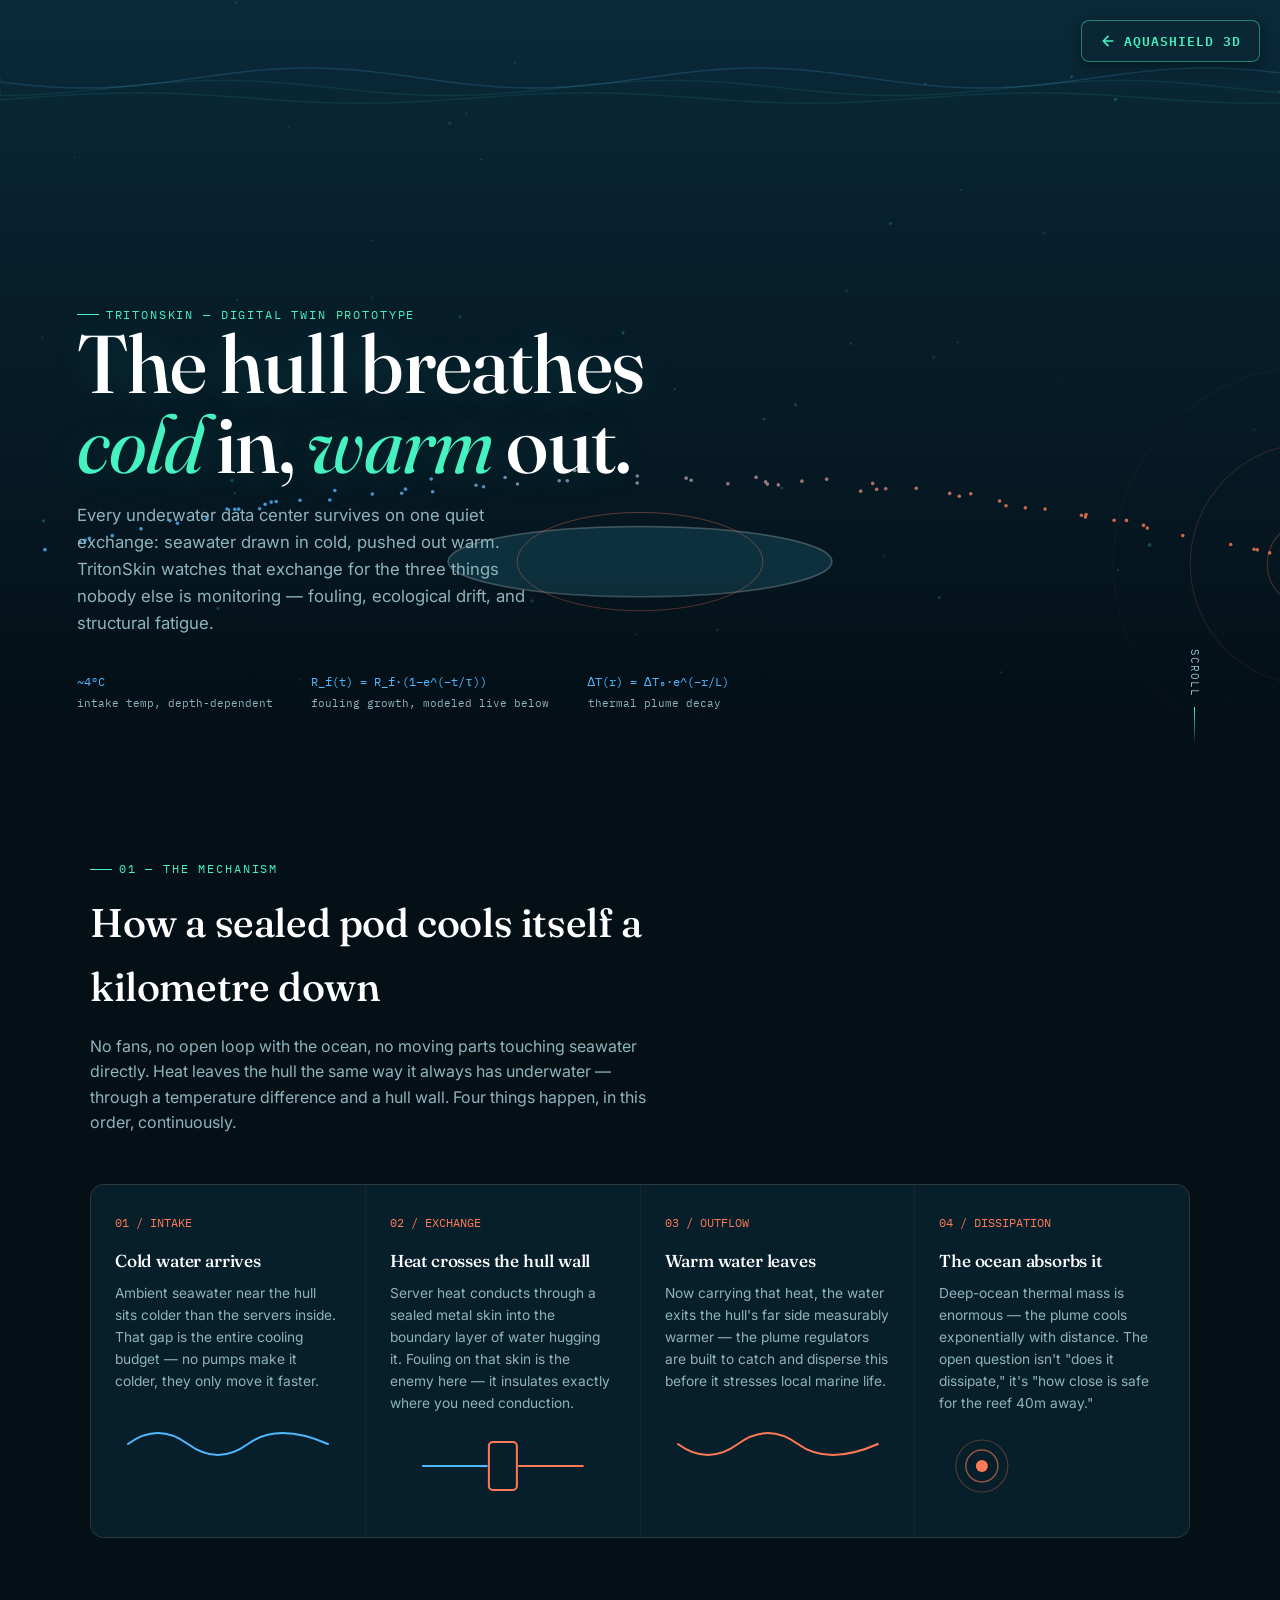
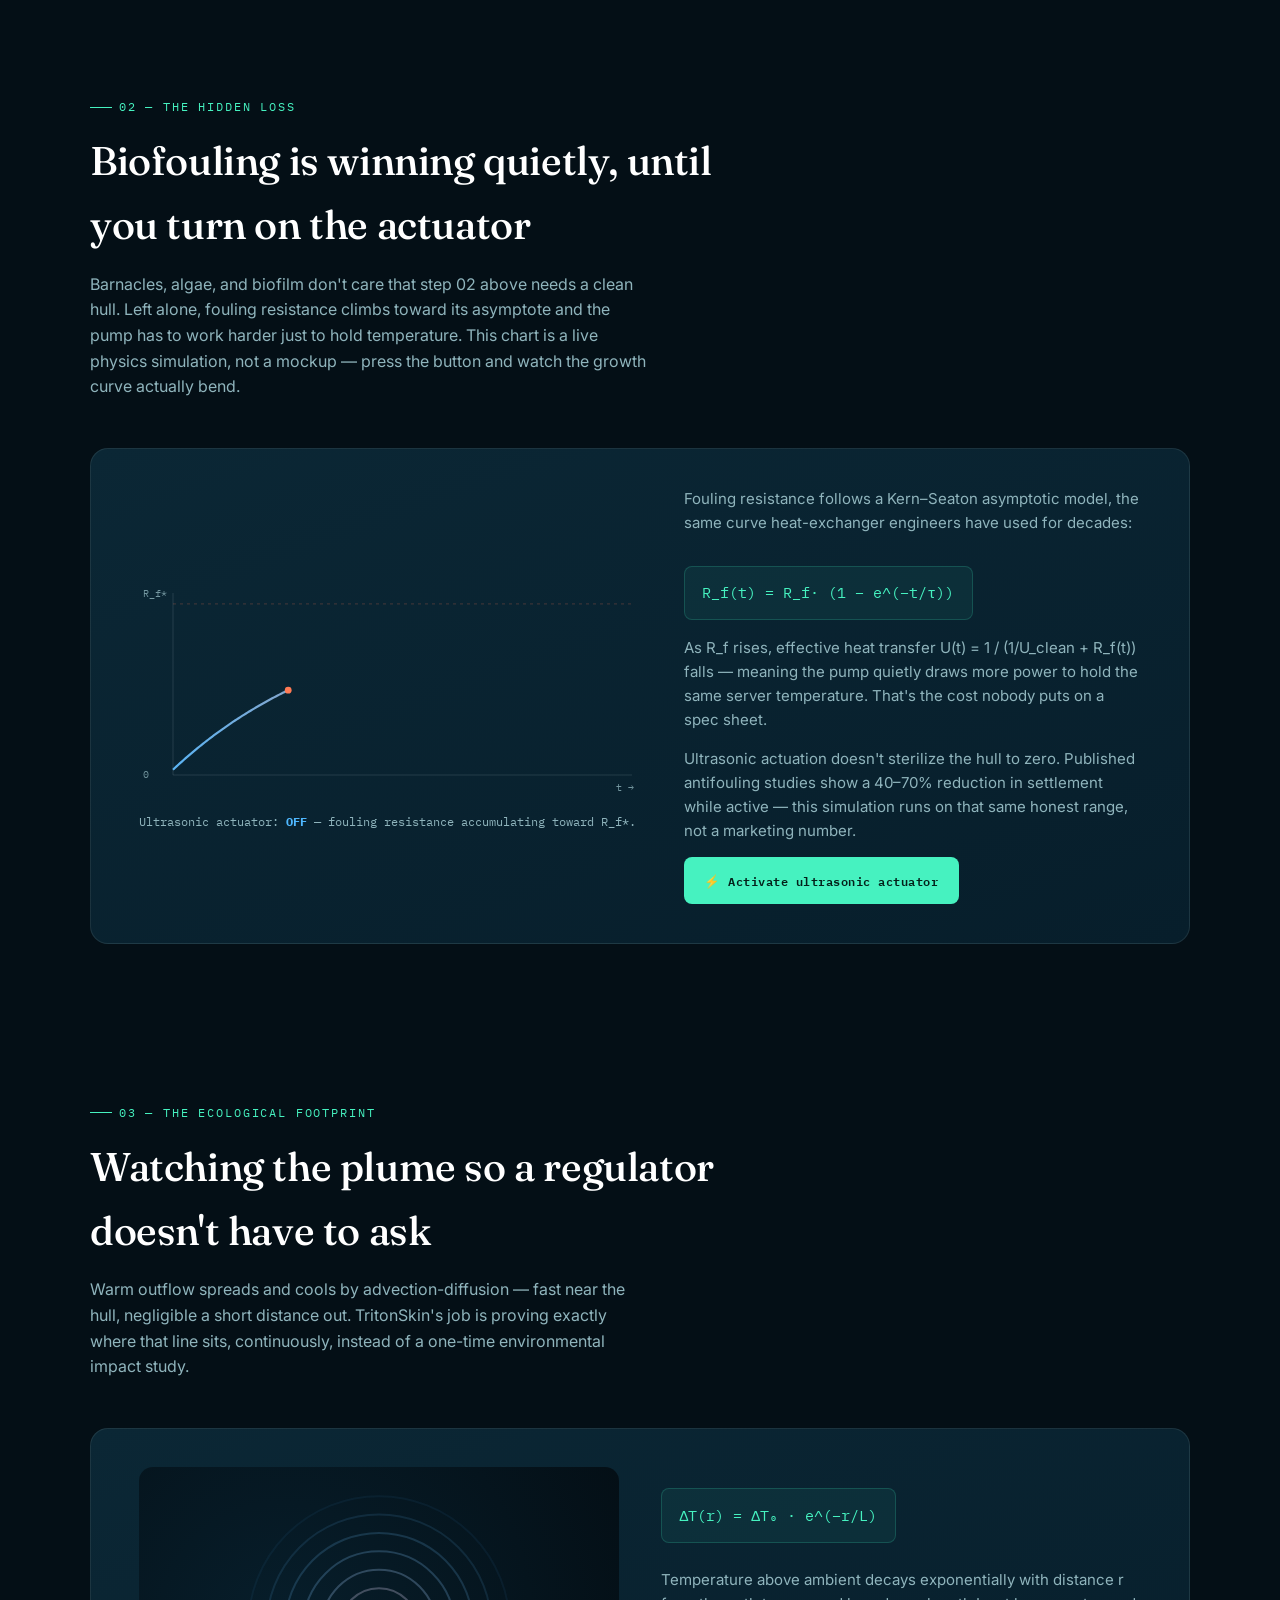
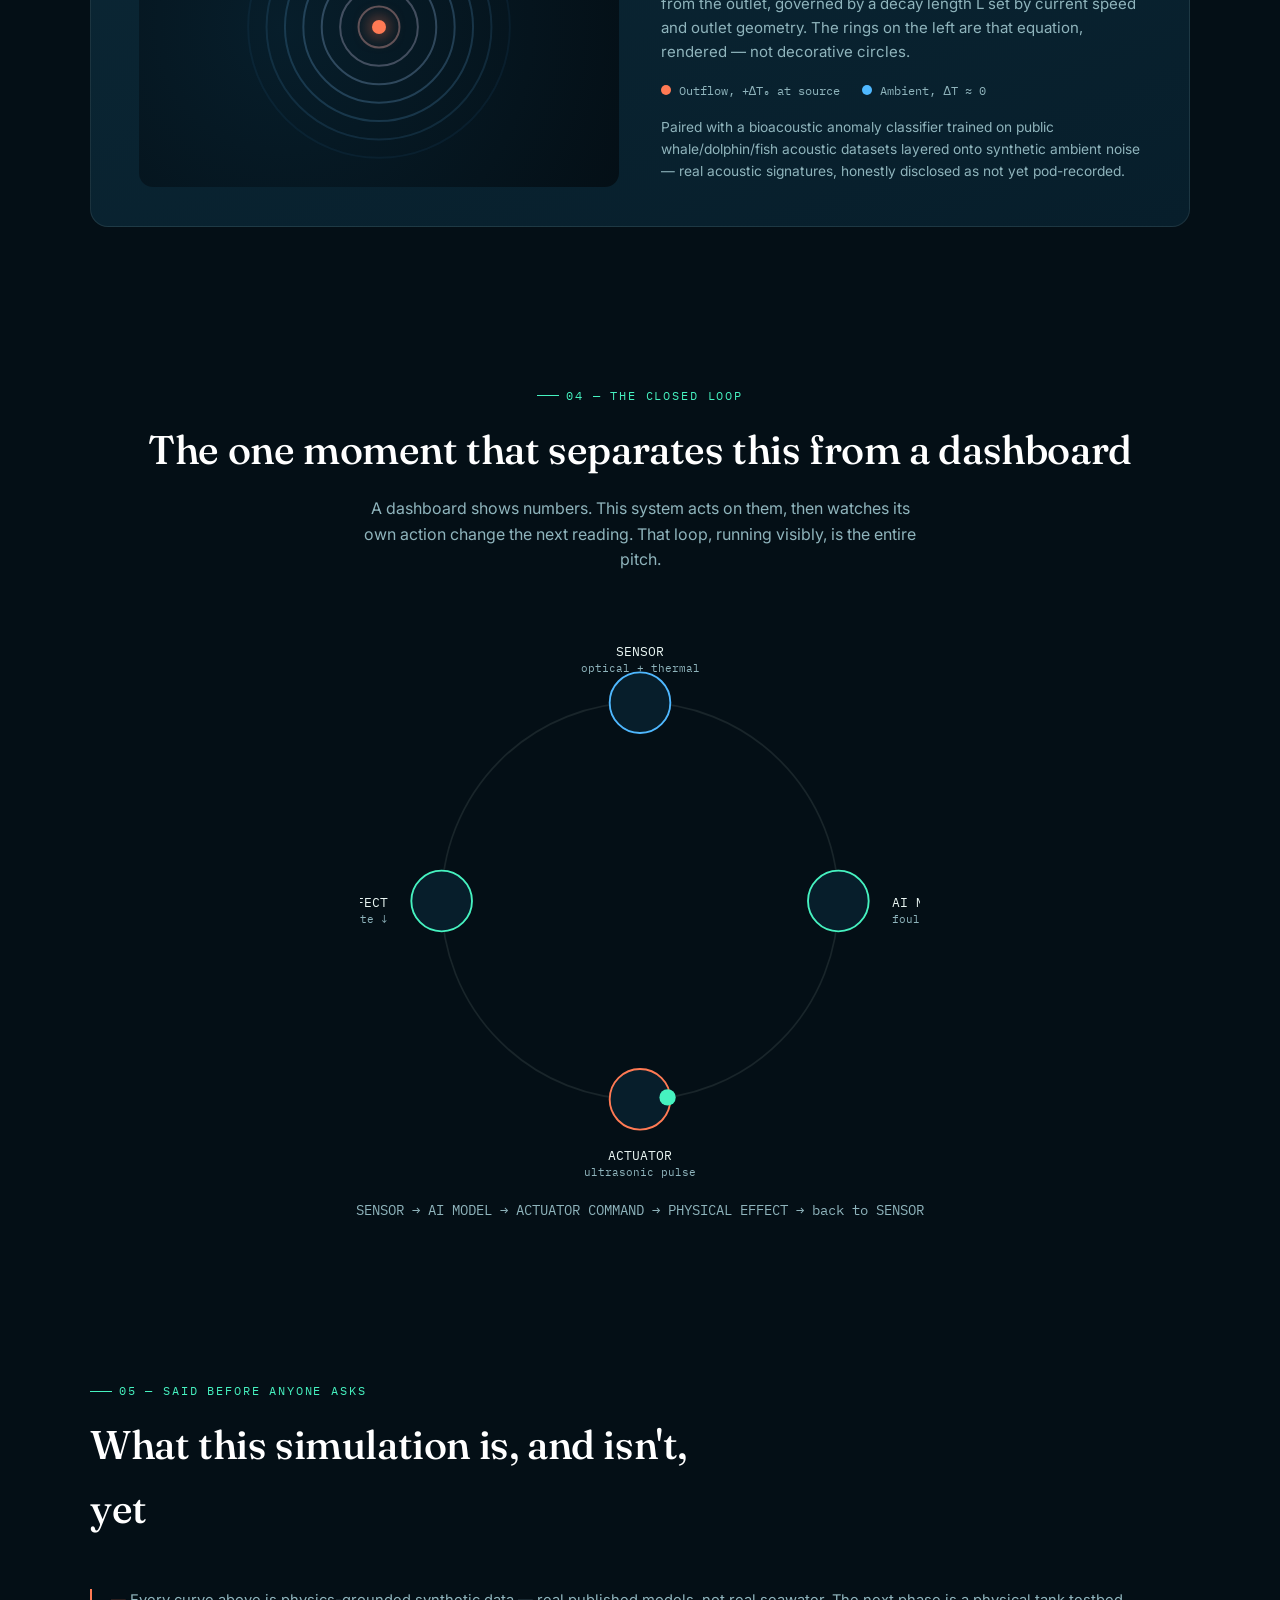
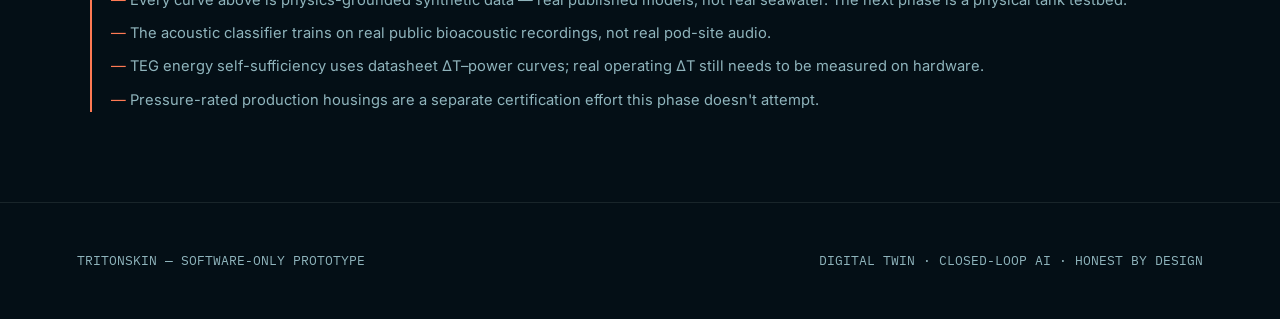
==== tritonskin.html @ 91a8c61c "Initial commit: AquaShield 3D and TritonSkin 2D presentations" ====
<!DOCTYPE html>
<html lang="en">
<head>
<meta charset="UTF-8">
<meta name="viewport" content="width=device-width, initial-scale=1.0">
<title>TritonSkin — How Deep-Water Data Centers Breathe</title>
<link rel="preconnect" href="https://fonts.googleapis.com">
<link rel="preconnect" href="https://fonts.gstatic.com" crossorigin>
<link href="https://fonts.googleapis.com/css2?family=Fraunces:ital,opsz,wght@0,9..144,300;0,9..144,500;0,9..144,600;1,9..144,400;1,9..144,500&family=Inter:wght@400;500;600&family=IBM+Plex+Mono:wght@400;500&display=swap" rel="stylesheet">
<style>
  :root{
    --bg-deep:#040f16;
    --bg-mid:#071e2b;
    --bg-panel:#0b2735;
    --bg-panel-2:#0e3040;
    --accent-bio:#46f2c0;
    --accent-warm:#ff7a54;
    --accent-cold:#4fb8ff;
    --text-hi:#eaf6f3;
    --text-lo:#8fb4bc;
    --line: rgba(234,246,243,0.09);
  }
  *{box-sizing:border-box; margin:0; padding:0;}
  html{scroll-behavior:smooth;}
  body{
    background:var(--bg-deep);
    color:var(--text-hi);
    font-family:'Inter',sans-serif;
    line-height:1.6;
    overflow-x:hidden;
  }
  ::selection{background:var(--accent-bio); color:var(--bg-deep);}

  h1,h2,h3{font-family:'Fraunces',serif; font-weight:500; letter-spacing:-0.01em;}
  .eyebrow{
    font-family:'IBM Plex Mono',monospace;
    font-size:0.72rem;
    letter-spacing:0.16em;
    text-transform:uppercase;
    color:var(--accent-bio);
    display:flex; align-items:center; gap:0.6em;
  }
  .eyebrow::before{content:''; width:22px; height:1px; background:var(--accent-bio); display:inline-block;}
  .mono{font-family:'IBM Plex Mono',monospace;}
  a{color:inherit;}

  section{position:relative; padding:5rem 6vw;}
  @media (max-width:720px){ section{padding:3.2rem 6vw;} }
  .wrap{max-width:1100px; margin:0 auto;}

  /* ---------- HERO ---------- */
  #hero{padding:0; height:min(92vh,780px); min-height:560px; position:relative; overflow:hidden;}
  #heroCanvas{position:absolute; inset:0; width:100%; height:100%; display:block;}
  .hero-fade{position:absolute; left:0; right:0; bottom:0; height:26%; background:linear-gradient(to bottom, rgba(4,15,22,0), var(--bg-deep)); pointer-events:none;}
  .hero-content{
    position:relative; z-index:2; height:100%;
    display:flex; flex-direction:column; justify-content:flex-end;
    padding:0 6vw 4.2rem;
  }
  .hero-content h1{
    font-size:clamp(2.6rem, 6.4vw, 5.2rem);
    font-weight:500;
    line-height:0.98;
    max-width:14ch;
    color:#fff;
    text-shadow:0 2px 40px rgba(70,242,192,0.15);
  }
  .hero-content h1 em{font-style:italic; color:var(--accent-bio); font-weight:400;}
  .hero-sub{
    margin-top:1.1rem; max-width:44ch; color:var(--text-lo); font-size:1.05rem;
  }
  .hero-meta{
    display:flex; gap:2.4rem; margin-top:2.2rem; flex-wrap:wrap;
  }
  .hero-meta div{font-family:'IBM Plex Mono',monospace; font-size:0.78rem; color:var(--accent-cold);}
  .hero-meta span{display:block; color:var(--text-lo); font-size:0.7rem; margin-top:0.2rem;}
  .scroll-cue{
    position:absolute; z-index:2; right:6vw; bottom:2.2rem;
    font-family:'IBM Plex Mono',monospace; font-size:0.68rem; color:var(--text-lo);
    letter-spacing:0.1em; writing-mode:vertical-rl; display:flex; align-items:center; gap:0.6rem;
  }
  .scroll-cue::after{content:''; width:1px; height:38px; background:linear-gradient(var(--accent-bio), transparent); animation:cueMove 2.2s ease-in-out infinite;}
  @keyframes cueMove{0%,100%{opacity:0.3;} 50%{opacity:1;}}

  /* ---------- SECTION HEADERS ---------- */
  .sec-head{max-width:640px; margin-bottom:3rem;}
  .sec-head h2{font-size:clamp(1.7rem,3.2vw,2.5rem); margin-top:0.8rem; color:#fff;}
  .sec-head p{color:var(--text-lo); margin-top:0.9rem; font-size:1rem; max-width:56ch;}

  /* ---------- HOW IT WORKS: STEPS ---------- */
  .steps{display:grid; grid-template-columns:repeat(4,1fr); gap:1px; background:var(--line); border:1px solid var(--line); border-radius:14px; overflow:hidden;}
  @media (max-width:880px){ .steps{grid-template-columns:1fr 1fr;} }
  @media (max-width:520px){ .steps{grid-template-columns:1fr;} }
  .step{background:var(--bg-mid); padding:1.8rem 1.5rem 2rem; position:relative;}
  .step .num{font-family:'IBM Plex Mono',monospace; font-size:0.72rem; color:var(--accent-warm);}
  .step h3{font-size:1.08rem; margin-top:0.9rem; color:#fff; font-weight:500;}
  .step p{font-size:0.86rem; color:var(--text-lo); margin-top:0.5rem;}
  .step-icon{width:100%; height:64px; margin-top:1.2rem;}

  /* ---------- BIOFOULING PANEL ---------- */
  .panel{
    background:linear-gradient(160deg, var(--bg-panel), var(--bg-mid));
    border:1px solid var(--line); border-radius:18px;
    padding:2.4rem clamp(1.2rem,4vw,3rem);
  }
  .fouling-grid{display:grid; grid-template-columns:1.1fr 1fr; gap:2.6rem; align-items:center;}
  @media (max-width:820px){ .fouling-grid{grid-template-columns:1fr;} }
  .eq{
    font-family:'IBM Plex Mono',monospace; font-size:0.92rem; color:var(--accent-bio);
    background:rgba(70,242,192,0.06); border:1px solid rgba(70,242,192,0.18);
    padding:0.9rem 1.1rem; border-radius:8px; margin:1rem 0; display:inline-block;
  }
  .fouling-copy p{color:var(--text-lo); font-size:0.94rem; margin-bottom:0.9rem;}
  .actuator-btn{
    font-family:'IBM Plex Mono',monospace; font-size:0.78rem; letter-spacing:0.04em;
    background:var(--accent-bio); color:#04211a; border:none; padding:0.85rem 1.3rem;
    border-radius:8px; cursor:pointer; font-weight:600; transition:transform .15s ease, box-shadow .15s ease;
    box-shadow:0 0 0 rgba(70,242,192,0);
  }
  .actuator-btn:hover{transform:translateY(-1px);}
  .actuator-btn.active{background:var(--accent-warm); color:#2a0f06; box-shadow:0 0 26px rgba(255,122,84,0.45);}
  .status-line{margin-top:0.9rem; font-family:'IBM Plex Mono',monospace; font-size:0.74rem; color:var(--text-lo);}
  .status-line b{color:var(--accent-cold);}
  .status-line.on b{color:var(--accent-warm);}
  canvas#foulingChart{width:100%; height:220px; display:block; margin-top:1.2rem;}

  /* ---------- THERMAL PLUME ---------- */
  .plume-grid{display:grid; grid-template-columns:1fr 1fr; gap:2.6rem; align-items:center;}
  @media (max-width:820px){ .plume-grid{grid-template-columns:1fr;} }
  canvas#plumeCanvas{width:100%; height:320px; display:block; border-radius:14px; background:radial-gradient(circle at 30% 50%, #071e2b, #040f16);}
  .legend{display:flex; gap:1.4rem; margin-top:1rem; flex-wrap:wrap;}
  .legend div{display:flex; align-items:center; gap:0.5rem; font-size:0.76rem; color:var(--text-lo); font-family:'IBM Plex Mono',monospace;}
  .swatch{width:10px; height:10px; border-radius:50%;}

  /* ---------- CLOSED LOOP ---------- */
  .loop-wrap{display:flex; justify-content:center;}
  #loopSvg{width:100%; max-width:560px; height:auto;}
  .loop-caption{text-align:center; color:var(--text-lo); font-size:0.85rem; margin-top:1.2rem; font-family:'IBM Plex Mono',monospace;}

  /* ---------- WEAKNESS / CTA ---------- */
  .honest{border-left:2px solid var(--accent-warm); padding-left:1.2rem; margin-top:1.6rem;}
  .honest li{color:var(--text-lo); font-size:0.92rem; margin-bottom:0.6rem; list-style:none;}
  .honest li::before{content:'— '; color:var(--accent-warm);}

  footer{padding:3rem 6vw; border-top:1px solid var(--line); color:var(--text-lo); font-size:0.8rem; font-family:'IBM Plex Mono',monospace; display:flex; justify-content:space-between; flex-wrap:wrap; gap:1rem;}

  @media (prefers-reduced-motion: reduce){
    *{animation:none !important; transition:none !important;}
  }

  /* Floating navigation back-link */
  .back-btn {
    position: fixed;
    top: 20px;
    right: 20px;
    z-index: 1000;
    background: rgba(11, 39, 53, 0.85);
    border: 1px solid rgba(70, 242, 192, 0.45);
    color: var(--accent-bio);
    padding: 10px 18px;
    border-radius: 8px;
    text-decoration: none;
    font-family: 'IBM Plex Mono', monospace;
    font-size: 0.8rem;
    letter-spacing: 0.08em;
    font-weight: 600;
    display: flex;
    align-items: center;
    gap: 8px;
    backdrop-filter: blur(8px);
    -webkit-backdrop-filter: blur(8px);
    box-shadow: 0 4px 15px rgba(0,0,0,0.4);
    transition: all 0.3s ease;
  }
  .back-btn:hover {
    background: var(--accent-bio);
    color: #04211a;
    box-shadow: 0 0 15px rgba(70, 242, 192, 0.35);
    transform: translateY(-1px);
  }
</style>
</head>
<body>

<!-- Navigation Back Link -->
<a href="index.html" class="back-btn">
  <svg viewBox="0 0 24 24" width="16" height="16" fill="none" stroke="currentColor" stroke-width="2.5" stroke-linecap="round" stroke-linejoin="round">
    <path d="M19 12H5M12 19l-7-7 7-7"/>
  </svg>
  AQUASHIELD 3D
</a>

<section id="hero">
  <canvas id="heroCanvas"></canvas>
  <div class="hero-fade"></div>
  <div class="hero-content">
    <span class="eyebrow">TRITONSKIN — DIGITAL TWIN PROTOTYPE</span>
    <h1>The hull breathes<br><em>cold</em> in, <em>warm</em> out.</h1>
    <p class="hero-sub">Every underwater data center survives on one quiet exchange: seawater drawn in cold, pushed out warm. TritonSkin watches that exchange for the three things nobody else is monitoring — fouling, ecological drift, and structural fatigue.</p>
    <div class="hero-meta">
      <div>~4°C<span>intake temp, depth-dependent</span></div>
      <div>R_f(t) = R_f&middot;(1−e^(−t/τ))<span>fouling growth, modeled live below</span></div>
      <div>ΔT(r) = ΔT₀&middot;e^(−r/L)<span>thermal plume decay</span></div>
    </div>
  </div>
  <div class="scroll-cue">SCROLL</div>
</section>

<section id="how">
  <div class="wrap">
    <div class="sec-head">
      <span class="eyebrow">01 — THE MECHANISM</span>
      <h2>How a sealed pod cools itself a kilometre down</h2>
      <p>No fans, no open loop with the ocean, no moving parts touching seawater directly. Heat leaves the hull the same way it always has underwater — through a temperature difference and a hull wall. Four things happen, in this order, continuously.</p>
    </div>
    <div class="steps">
      <div class="step">
        <div class="num">01 / INTAKE</div>
        <h3>Cold water arrives</h3>
        <p>Ambient seawater near the hull sits colder than the servers inside. That gap is the entire cooling budget — no pumps make it colder, they only move it faster.</p>
        <svg class="step-icon" viewBox="0 0 200 64"><path id="s1path" d="M0,32 Q30,10 60,32 T120,32 T200,32" stroke="var(--accent-cold)" stroke-width="2" fill="none" stroke-linecap="round"/></svg>
      </div>
      <div class="step">
        <div class="num">02 / EXCHANGE</div>
        <h3>Heat crosses the hull wall</h3>
        <p>Server heat conducts through a sealed metal skin into the boundary layer of water hugging it. Fouling on that skin is the enemy here — it insulates exactly where you need conduction.</p>
        <svg class="step-icon" viewBox="0 0 200 64"><rect x="86" y="8" width="28" height="48" rx="4" fill="none" stroke="var(--accent-warm)" stroke-width="2"/><path d="M20,32 L84,32" stroke="var(--accent-cold)" stroke-width="2" stroke-linecap="round"/><path d="M116,32 L180,32" stroke="var(--accent-warm)" stroke-width="2" stroke-linecap="round"/></svg>
      </div>
      <div class="step">
        <div class="num">03 / OUTFLOW</div>
        <h3>Warm water leaves</h3>
        <p>Now carrying that heat, the water exits the hull's far side measurably warmer — the plume regulators are built to catch and disperse this before it stresses local marine life.</p>
        <svg class="step-icon" viewBox="0 0 200 64"><path d="M0,32 Q30,54 60,32 T120,32 T200,32" stroke="var(--accent-warm)" stroke-width="2" fill="none" stroke-linecap="round"/></svg>
      </div>
      <div class="step">
        <div class="num">04 / DISSIPATION</div>
        <h3>The ocean absorbs it</h3>
        <p>Deep-ocean thermal mass is enormous — the plume cools exponentially with distance. The open question isn't "does it dissipate," it's "how close is safe for the reef 40m away."</p>
        <svg class="step-icon" viewBox="0 0 200 64"><circle cx="30" cy="32" r="6" fill="var(--accent-warm)"/><circle cx="30" cy="32" r="16" fill="none" stroke="var(--accent-warm)" stroke-width="1.4" opacity="0.6"/><circle cx="30" cy="32" r="26" fill="none" stroke="var(--accent-warm)" stroke-width="1.2" opacity="0.3"/></svg>
      </div>
    </div>
  </div>
</section>

<section id="fouling">
  <div class="wrap">
    <div class="sec-head">
      <span class="eyebrow">02 — THE HIDDEN LOSS</span>
      <h2>Biofouling is winning quietly, until you turn on the actuator</h2>
      <p>Barnacles, algae, and biofilm don't care that step 02 above needs a clean hull. Left alone, fouling resistance climbs toward its asymptote and the pump has to work harder just to hold temperature. This chart is a live physics simulation, not a mockup — press the button and watch the growth curve actually bend.</p>
    </div>
    <div class="panel">
      <div class="fouling-grid">
        <div>
          <canvas id="foulingChart"></canvas>
          <div class="status-line" id="statusLine">Ultrasonic actuator: <b>OFF</b> — fouling resistance accumulating toward R_f*.</div>
        </div>
        <div class="fouling-copy">
          <p>Fouling resistance follows a Kern–Seaton asymptotic model, the same curve heat-exchanger engineers have used for decades:</p>
          <div class="eq">R_f(t) = R_f&middot; (1 − e^(−t/τ))</div>
          <p>As R_f rises, effective heat transfer U(t) = 1 / (1/U_clean + R_f(t)) falls — meaning the pump quietly draws more power to hold the same server temperature. That's the cost nobody puts on a spec sheet.</p>
          <p>Ultrasonic actuation doesn't sterilize the hull to zero. Published antifouling studies show a 40–70% reduction in settlement while active — this simulation runs on that same honest range, not a marketing number.</p>
          <button class="actuator-btn" id="actuatorBtn">⚡ Activate ultrasonic actuator</button>
        </div>
      </div>
    </div>
  </div>
</section>

<section id="plume">
  <div class="wrap">
    <div class="sec-head">
      <span class="eyebrow">03 — THE ECOLOGICAL FOOTPRINT</span>
      <h2>Watching the plume so a regulator doesn't have to ask</h2>
      <p>Warm outflow spreads and cools by advection-diffusion — fast near the hull, negligible a short distance out. TritonSkin's job is proving exactly where that line sits, continuously, instead of a one-time environmental impact study.</p>
    </div>
    <div class="panel">
      <div class="plume-grid">
        <canvas id="plumeCanvas"></canvas>
        <div>
          <div class="eq">ΔT(r) = ΔT₀ · e^(−r/L)</div>
          <p style="color:var(--text-lo); font-size:0.94rem; margin-top:0.6rem;">Temperature above ambient decays exponentially with distance r from the outlet, governed by a decay length L set by current speed and outlet geometry. The rings on the left are that equation, rendered — not decorative circles.</p>
          <div class="legend">
            <div><span class="swatch" style="background:var(--accent-warm);"></span> Outflow, +ΔT₀ at source</div>
            <div><span class="swatch" style="background:var(--accent-cold);"></span> Ambient, ΔT ≈ 0</div>
          </div>
          <p style="color:var(--text-lo); font-size:0.86rem; margin-top:1rem;">Paired with a bioacoustic anomaly classifier trained on public whale/dolphin/fish acoustic datasets layered onto synthetic ambient noise — real acoustic signatures, honestly disclosed as not yet pod-recorded.</p>
        </div>
      </div>
    </div>
  </div>
</section>

<section id="loop">
  <div class="wrap">
    <div class="sec-head" style="max-width:100%; text-align:center; margin-left:auto; margin-right:auto;">
      <span class="eyebrow" style="justify-content:center;">04 — THE CLOSED LOOP</span>
      <h2>The one moment that separates this from a dashboard</h2>
      <p style="margin-left:auto; margin-right:auto;">A dashboard shows numbers. This system acts on them, then watches its own action change the next reading. That loop, running visibly, is the entire pitch.</p>
    </div>
    <div class="loop-wrap">
      <svg id="loopSvg" viewBox="0 0 480 480">
        <defs>
          <path id="loopPath" d="M 240 70 A 170 170 0 1 1 239.9 70" fill="none"/>
        </defs>
        <circle cx="240" cy="240" r="170" fill="none" stroke="var(--line)" stroke-width="1.5"/>
        <g id="loopNodes"></g>
        <circle r="7" fill="var(--accent-bio)">
          <animateMotion dur="6s" repeatCount="indefinite">
            <mpath href="#loopPath"/>
          </animateMotion>
        </circle>
      </svg>
    </div>
    <p class="loop-caption">SENSOR → AI MODEL → ACTUATOR COMMAND → PHYSICAL EFFECT → back to SENSOR</p>
  </div>
</section>

<section id="honest">
  <div class="wrap">
    <div class="sec-head">
      <span class="eyebrow">05 — SAID BEFORE ANYONE ASKS</span>
      <h2>What this simulation is, and isn't, yet</h2>
    </div>
    <ul class="honest">
      <li>Every curve above is physics-grounded synthetic data — real published models, not real seawater. The next phase is a physical tank testbed.</li>
      <li>The acoustic classifier trains on real public bioacoustic recordings, not real pod-site audio.</li>
      <li>TEG energy self-sufficiency uses datasheet ΔT–power curves; real operating ΔT still needs to be measured on hardware.</li>
      <li>Pressure-rated production housings are a separate certification effort this phase doesn't attempt.</li>
    </ul>
  </div>
</section>

<footer>
  <div>TRITONSKIN — SOFTWARE-ONLY PROTOTYPE</div>
  <div>DIGITAL TWIN · CLOSED-LOOP AI · HONEST BY DESIGN</div>
</footer>

<script>
/* ============ HERO: layered waves + pod flow field ============ */
(function(){
  const canvas = document.getElementById('heroCanvas');
  const ctx = canvas.getContext('2d');
  let W,H,DPR;
  function resize(){
    DPR = Math.min(window.devicePixelRatio||1, 2);
    W = canvas.clientWidth; H = canvas.clientHeight;
    canvas.width = W*DPR; canvas.height = H*DPR;
    ctx.setTransform(DPR,0,0,DPR,0,0);
  }
  window.addEventListener('resize', resize);
  resize();

  // ambient bioluminescent particles
  const ambient = Array.from({length:60}, ()=>({
    x:Math.random(), y:Math.random(), r:Math.random()*1.6+0.4,
    s:Math.random()*0.15+0.03, phase:Math.random()*Math.PI*2
  }));

  // pod geometry (fractions of canvas)
  function podPath(){
    const cx = 0.5, cy = 0.72, w = 0.30, h = 0.09;
    return {cx,cy,w,h};
  }

  // flow particles: t in [0,1] traveling along a bezier around the pod
  const flow = Array.from({length:70}, (_,i)=>({
    t: i/70, speed: 0.0016+Math.random()*0.0012, off: (Math.random()-0.5)*0.02
  }));

  function bezier(p0,p1,p2,p3,t){
    const mt=1-t;
    return {
      x: mt*mt*mt*p0.x + 3*mt*mt*t*p1.x + 3*mt*t*t*p2.x + t*t*t*p3.x,
      y: mt*mt*mt*p0.y + 3*mt*mt*t*p1.y + 3*mt*t*t*p2.y + t*t*t*p3.y
    };
  }

  let time = 0;
  function draw(){
    time += 1;
    // background depth gradient
    const g = ctx.createLinearGradient(0,0,0,H);
    g.addColorStop(0,'#0a2a3a');
    g.addColorStop(0.35,'#071e2b');
    g.addColorStop(1,'#040f16');
    ctx.fillStyle = g;
    ctx.fillRect(0,0,W,H);

    // surface waves (top band, suggests the ocean surface far above)
    ctx.save();
    ctx.globalAlpha = 0.5;
    for(let layer=0; layer<3; layer++){
      ctx.beginPath();
      const amp = 10 - layer*2.4;
      const yBase = H*0.10 + layer*10;
      const speed = 0.006 + layer*0.003;
      ctx.moveTo(0, yBase);
      for(let x=0;x<=W;x+=8){
        const y = yBase + Math.sin(x*0.014 + time*speed + layer)* amp;
        ctx.lineTo(x,y);
      }
      ctx.strokeStyle = layer===0 ? 'rgba(79,184,255,0.35)' : 'rgba(70,242,192,0.18)';
      ctx.lineWidth = 1.4;
      ctx.stroke();
    }
    ctx.restore();

    // ambient particles (bioluminescence)
    ambient.forEach(p=>{
      p.y -= p.s*0.001;
      if(p.y < 0) p.y = 1;
      const flicker = 0.4 + 0.6*Math.abs(Math.sin(time*0.02 + p.phase));
      ctx.beginPath();
      ctx.arc(p.x*W, p.y*H, p.r, 0, Math.PI*2);
      ctx.fillStyle = `rgba(70,242,192,${0.25*flicker})`;
      ctx.fill();
    });

    // pod
    const {cx,cy,w,h} = podPath();
    const px = cx*W, py = cy*H, pw = w*W, ph = h*H;
    ctx.save();
    ctx.beginPath();
    ctx.ellipse(px, py, pw/2, ph/2, 0, 0, Math.PI*2);
    ctx.fillStyle = '#0e2f3d';
    ctx.strokeStyle = 'rgba(234,246,243,0.25)';
    ctx.lineWidth = 1.5;
    ctx.fill(); ctx.stroke();
    // heat-exchange band on pod
    ctx.beginPath();
    ctx.ellipse(px, py, pw*0.32, ph*0.7, 0, 0, Math.PI*2);
    ctx.strokeStyle = 'rgba(255,122,84,0.35)';
    ctx.lineWidth = 1;
    ctx.stroke();
    ctx.restore();

    // flow path control points: enters left-cold, curves over pod, exits right-warm
    const p0 = {x: px - pw*1.6, y: py - ph*0.1};
    const p1 = {x: px - pw*0.5, y: py - ph*1.6};
    const p2 = {x: px + pw*0.5, y: py - ph*1.6};
    const p3 = {x: px + pw*1.7, y: py - ph*0.05};

    flow.forEach(f=>{
      f.t += f.speed;
      if(f.t > 1) f.t = 0;
      const pos = bezier(p0,p1,p2,p3, f.t);
      const y = pos.y + f.off*H*Math.sin(f.t*Math.PI);
      // color: cold -> warm as t progresses (absorbing heat over the pod)
      const warmth = Math.min(1, Math.max(0, (f.t-0.25)/0.55));
      const r = Math.round(79 + warmth*(255-79));
      const gC = Math.round(184 + warmth*(122-184));
      const b = Math.round(255 + warmth*(84-255));
      ctx.beginPath();
      ctx.arc(pos.x, y, 1.8, 0, Math.PI*2);
      ctx.fillStyle = `rgba(${r},${gC},${b},0.8)`;
      ctx.fill();
    });

    // dissipating outflow rings
    for(let i=0;i<3;i++){
      const phase = ((time*0.6 + i*70) % 210);
      const rad = phase*1.1;
      const alpha = Math.max(0, 0.32 - phase/210*0.32);
      ctx.beginPath();
      ctx.arc(p3.x+18, p3.y+6, rad, 0, Math.PI*2);
      ctx.strokeStyle = `rgba(255,122,84,${alpha})`;
      ctx.lineWidth = 1.2;
      ctx.stroke();
    }

    requestAnimationFrame(draw);
  }
  draw();
})();

/* ============ FOULING CHART: live physics sim + actuator toggle ============ */
(function(){
  const canvas = document.getElementById('foulingChart');
  const ctx = canvas.getContext('2d');
  const btn = document.getElementById('actuatorBtn');
  const statusLine = document.getElementById('statusLine');
  let DPR, W, H;
  function resize(){
    DPR = Math.min(window.devicePixelRatio||1,2);
    W = canvas.clientWidth; H = canvas.clientHeight || 220;
    canvas.style.height = '220px';
    canvas.width = W*DPR; canvas.height = 220*DPR;
    ctx.setTransform(DPR,0,0,DPR,0,0);
    H = 220;
  }
  window.addEventListener('resize', resize);

  let R = 0.02;        // current fouling resistance, normalized 0..1
  const Rmax = 0.94;
  let actuatorOn = false;
  const history = [];
  const maxPoints = 260;

  btn.addEventListener('click', ()=>{
    actuatorOn = !actuatorOn;
    btn.classList.toggle('active', actuatorOn);
    btn.textContent = actuatorOn ? '⏸ Deactivate actuator' : '⚡ Activate ultrasonic actuator';
    statusLine.classList.toggle('on', actuatorOn);
    statusLine.innerHTML = actuatorOn
      ? 'Ultrasonic actuator: <b>ON</b> — settlement rate suppressed, resistance decaying.'
      : 'Ultrasonic actuator: <b>OFF</b> — fouling resistance accumulating toward R_f*.';
  });

  function step(){
    if(actuatorOn){
      R -= R*0.012;              // active clearing, asymptotic decay toward 0
      R = Math.max(R, 0.015);
    } else {
      R += (Rmax - R)*0.010;     // Kern-Seaton asymptotic growth toward R_f*
    }
    history.push(R);
    if(history.length > maxPoints) history.shift();
  }

  function draw(){
    step();
    resize();
    ctx.clearRect(0,0,W,H);
    const padL=34, padR=10, padT=14, padB=24;
    const plotW = W-padL-padR, plotH = H-padT-padB;

    // axes
    ctx.strokeStyle = 'rgba(234,246,243,0.12)';
    ctx.lineWidth = 1;
    ctx.beginPath();
    ctx.moveTo(padL, padT); ctx.lineTo(padL, H-padB); ctx.lineTo(W-padR, H-padB);
    ctx.stroke();
    ctx.fillStyle = 'rgba(143,180,188,0.8)';
    ctx.font = '10px "IBM Plex Mono", monospace';
    ctx.fillText('R_f*', 4, padT+4);
    ctx.fillText('0', 4, H-padB+3);
    ctx.fillText('t →', W-padR-16, H-8);

    // R_f* asymptote line
    const yFor = v => (H-padB) - v*plotH;
    ctx.strokeStyle = 'rgba(255,122,84,0.25)';
    ctx.setLineDash([3,4]);
    ctx.beginPath();
    ctx.moveTo(padL, yFor(Rmax)); ctx.lineTo(W-padR, yFor(Rmax));
    ctx.stroke();
    ctx.setLineDash([]);

    // curve
    ctx.beginPath();
    history.forEach((v,i)=>{
      const x = padL + (i/(maxPoints-1))*plotW;
      const y = yFor(v);
      i===0 ? ctx.moveTo(x,y) : ctx.lineTo(x,y);
    });
    const grad = ctx.createLinearGradient(0,0,W,0);
    grad.addColorStop(0, '#4fb8ff');
    grad.addColorStop(1, actuatorOn ? '#46f2c0' : '#ff7a54');
    ctx.strokeStyle = grad;
    ctx.lineWidth = 2.2;
    ctx.lineJoin = 'round';
    ctx.stroke();

    // current value dot
    if(history.length){
      const lastX = padL + ((history.length-1)/(maxPoints-1))*plotW;
      const lastY = yFor(history[history.length-1]);
      ctx.beginPath();
      ctx.arc(lastX, lastY, 3.4, 0, Math.PI*2);
      ctx.fillStyle = actuatorOn ? '#46f2c0' : '#ff7a54';
      ctx.fill();
    }

    requestAnimationFrame(draw);
  }
  resize();
  draw();
})();

/* ============ THERMAL PLUME: advection-diffusion rings ============ */
(function(){
  const canvas = document.getElementById('plumeCanvas');
  const ctx = canvas.getContext('2d');
  let DPR, W, H;
  function resize(){
    DPR = Math.min(window.devicePixelRatio||1,2);
    W = canvas.clientWidth; H = canvas.clientHeight;
    canvas.width = W*DPR; canvas.height = H*DPR;
    ctx.setTransform(DPR,0,0,DPR,0,0);
  }
  window.addEventListener('resize', resize);
  resize();

  const rings = Array.from({length:8}, (_,i)=>({phase:i/8}));
  let t=0;
  function draw(){
    t += 0.004;
    ctx.clearRect(0,0,W,H);
    const cx = W*0.5, cy = H*0.5;
    const maxR = Math.min(W,H)*0.46;

    rings.forEach(ring=>{
      const p = (ring.phase + t) % 1;
      const r = p*maxR;
      const deltaT = Math.exp(-p*3.1); // ΔT(r) = ΔT0 * e^(-r/L), L normalized
      const warm = deltaT;
      const rr = Math.round(79 + warm*(255-79));
      const gg = Math.round(184 + warm*(122-184));
      const bb = Math.round(255 + warm*(84-255));
      ctx.beginPath();
      ctx.arc(cx,cy,r,0,Math.PI*2);
      ctx.strokeStyle = `rgba(${rr},${gg},${bb},${0.55*(1-p)})`;
      ctx.lineWidth = 2;
      ctx.stroke();
    });

    // outlet core
    ctx.beginPath();
    ctx.arc(cx,cy,7,0,Math.PI*2);
    ctx.fillStyle = '#ff7a54';
    ctx.shadowColor = '#ff7a54';
    ctx.shadowBlur = 18;
    ctx.fill();
    ctx.shadowBlur = 0;

    requestAnimationFrame(draw);
  }
  draw();
})();

/* ============ CLOSED LOOP: node labels ============ */
(function(){
  const svgNS = 'http://www.w3.org/2000/svg';
  const g = document.getElementById('loopNodes');
  const nodes = [
    {label:'SENSOR', sub:'optical + thermal', angle:-90, color:'var(--accent-cold)'},
    {label:'AI MODEL', sub:'fouling predictor', angle:0, color:'var(--accent-bio)'},
    {label:'ACTUATOR', sub:'ultrasonic pulse', angle:90, color:'var(--accent-warm)'},
    {label:'PHYSICAL EFFECT', sub:'growth rate ↓', angle:180, color:'var(--accent-bio)'}
  ];
  const R = 170, cx = 240, cy = 240;
  nodes.forEach(n=>{
    const rad = n.angle*Math.PI/180;
    const x = cx + R*Math.cos(rad);
    const y = cy + R*Math.sin(rad);
    const circle = document.createElementNS(svgNS,'circle');
    circle.setAttribute('cx',x); circle.setAttribute('cy',y); circle.setAttribute('r',26);
    circle.setAttribute('fill','#071e2b');
    circle.setAttribute('stroke',n.color);
    circle.setAttribute('stroke-width','1.6');
    g.appendChild(circle);

    const text = document.createElementNS(svgNS,'text');
    text.setAttribute('x',x); text.setAttribute('y', y + (n.angle===-90? -40 : n.angle===90? 52 : 5));
    text.setAttribute('text-anchor','middle');
    text.setAttribute('font-family',"IBM Plex Mono, monospace");
    text.setAttribute('font-size','11');
    text.setAttribute('fill','#eaf6f3');
    text.textContent = n.label;
    if(n.angle===180){ text.setAttribute('x', x-46); text.setAttribute('text-anchor','end'); }
    if(n.angle===0){ text.setAttribute('x', x+46); text.setAttribute('text-anchor','start'); }
    g.appendChild(text);

    const sub = document.createElementNS(svgNS,'text');
    sub.setAttribute('x', text.getAttribute('x'));
    sub.setAttribute('y', parseFloat(text.getAttribute('y'))+14);
    sub.setAttribute('text-anchor', text.getAttribute('text-anchor'));
    sub.setAttribute('font-family',"IBM Plex Mono, monospace");
    sub.setAttribute('font-size','9');
    sub.setAttribute('fill','#8fb4bc');
    sub.textContent = n.sub;
    g.appendChild(sub);
  });
})();
</script>
</body>
</html>
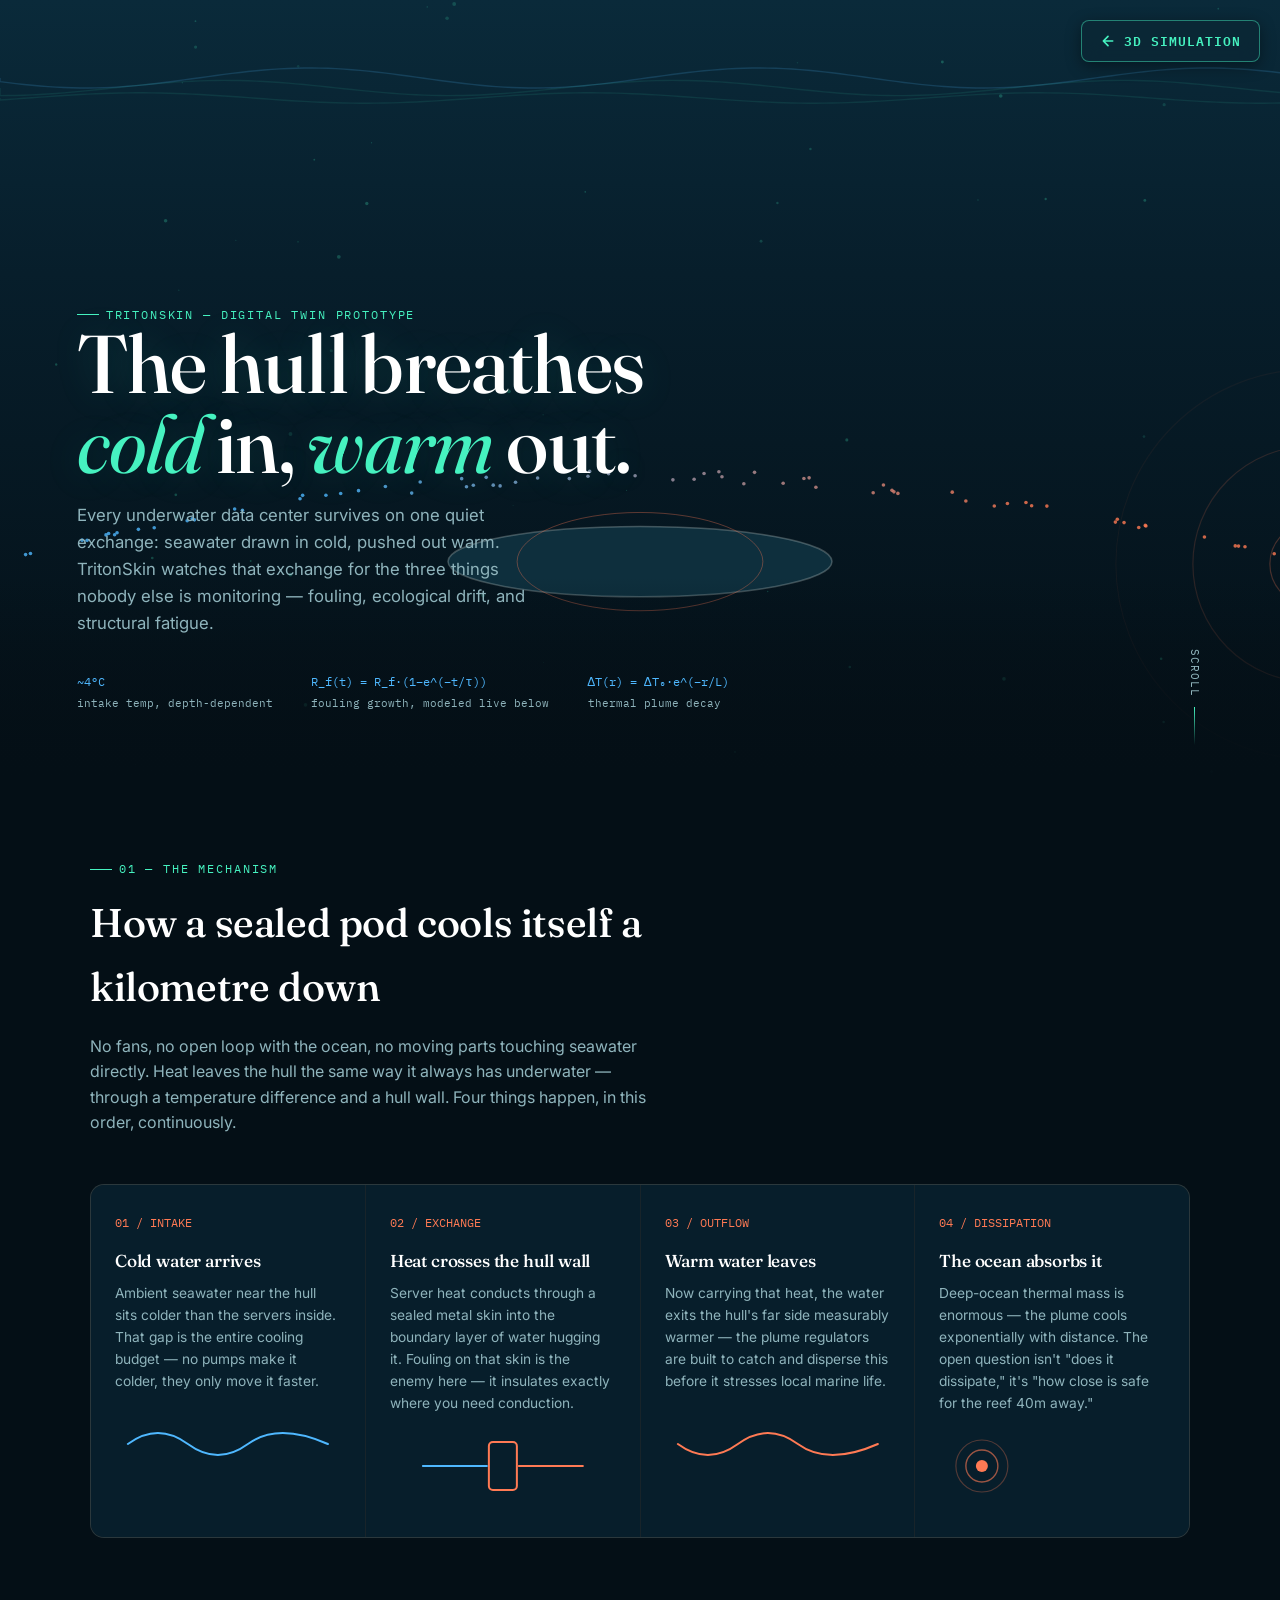
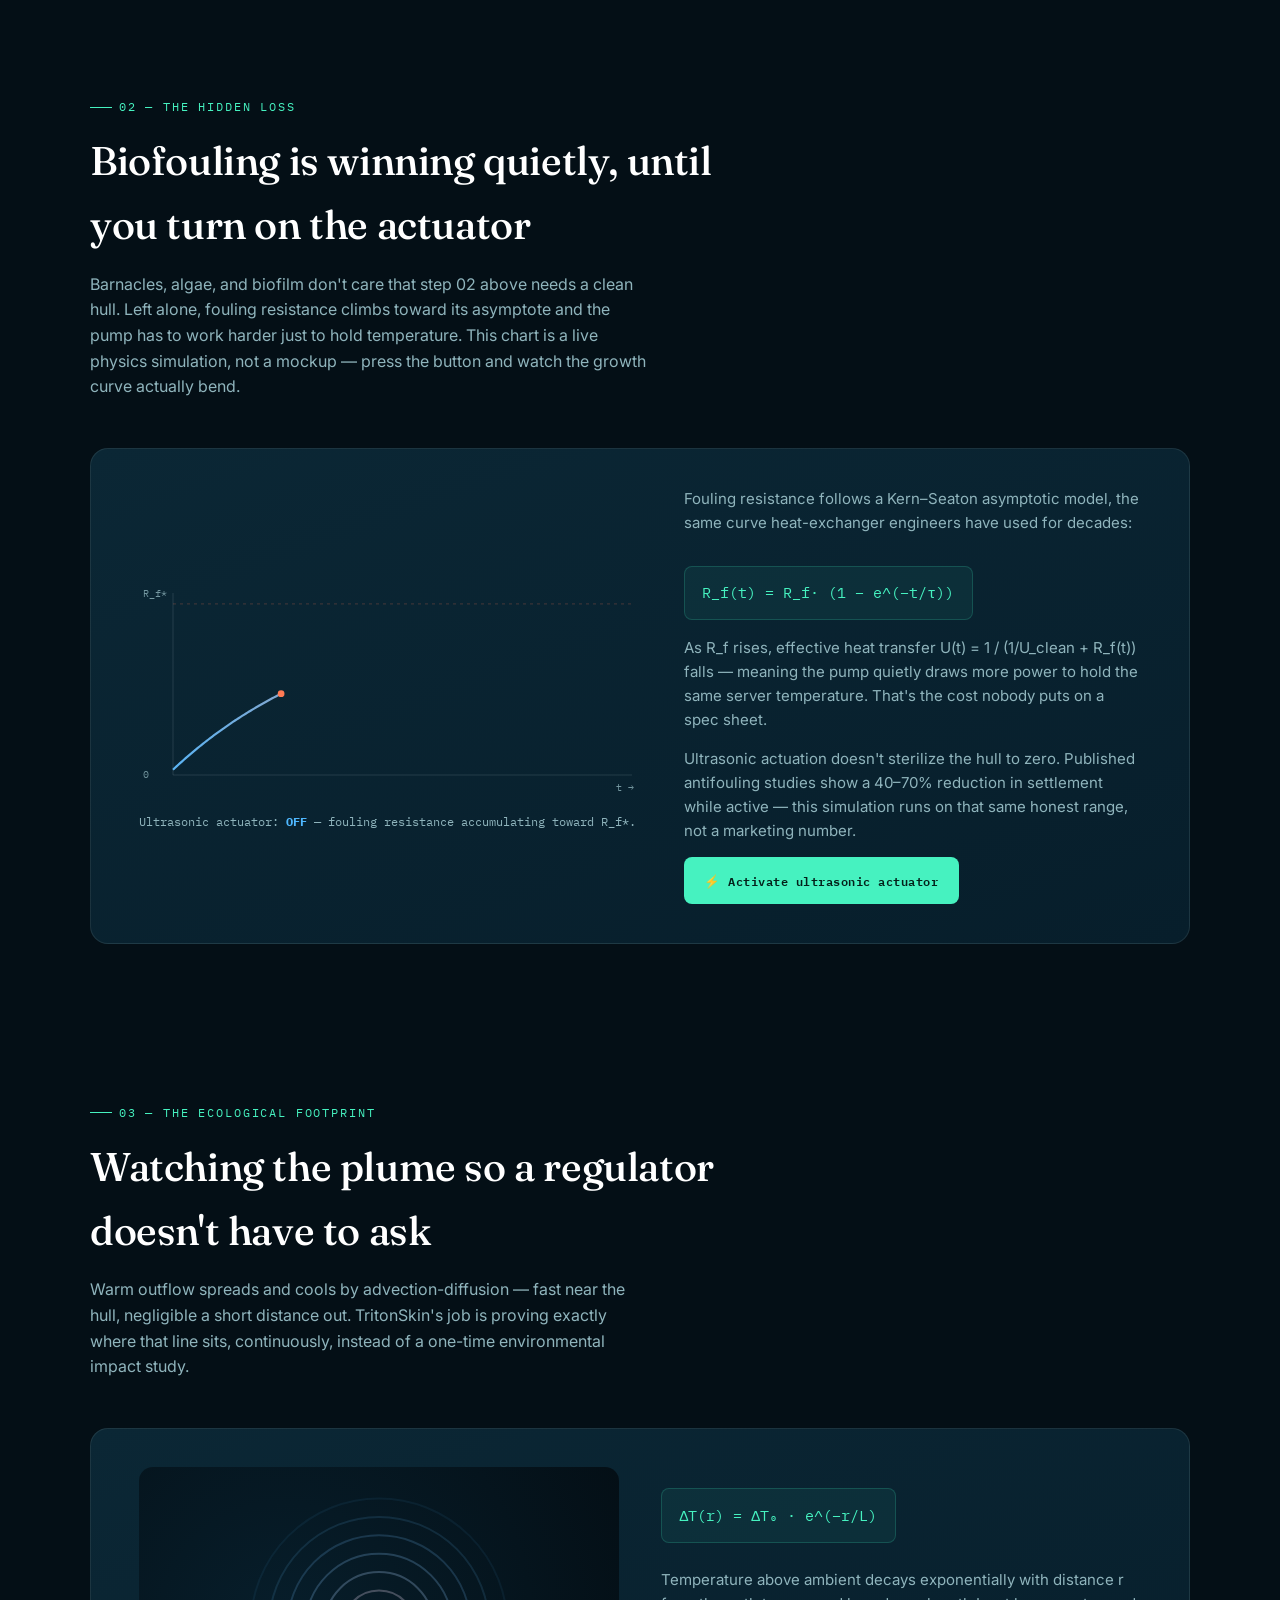
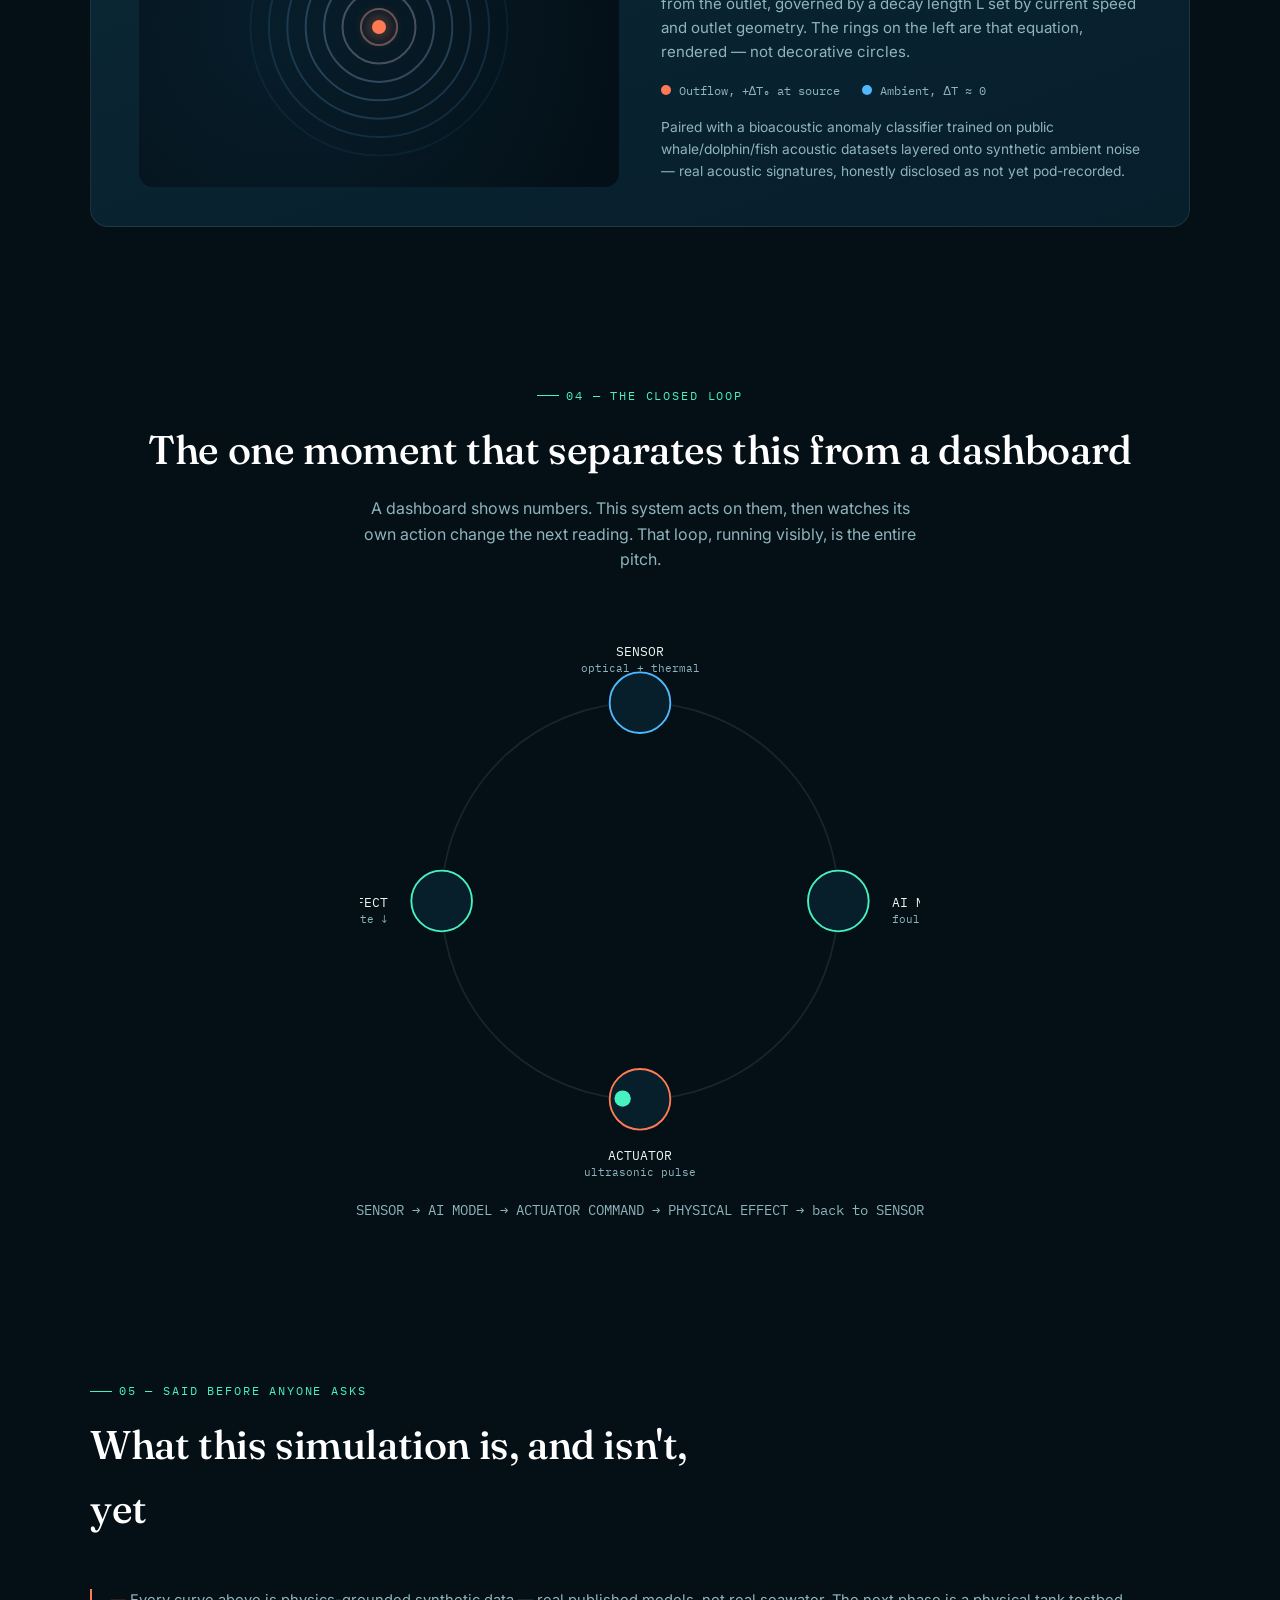
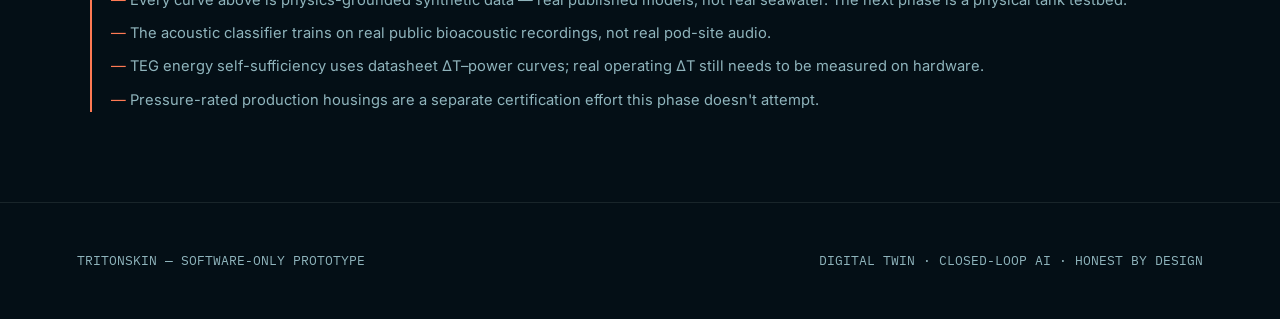
==== commit 1d0611ee: "Change name to Underwater Data Center Project" ====
--- a/tritonskin.html
+++ b/tritonskin.html
@@ -187,7 +187,7 @@
   <svg viewBox="0 0 24 24" width="16" height="16" fill="none" stroke="currentColor" stroke-width="2.5" stroke-linecap="round" stroke-linejoin="round">
     <path d="M19 12H5M12 19l-7-7 7-7"/>
   </svg>
-  AQUASHIELD 3D
+  3D SIMULATION
 </a>
 
 <section id="hero">
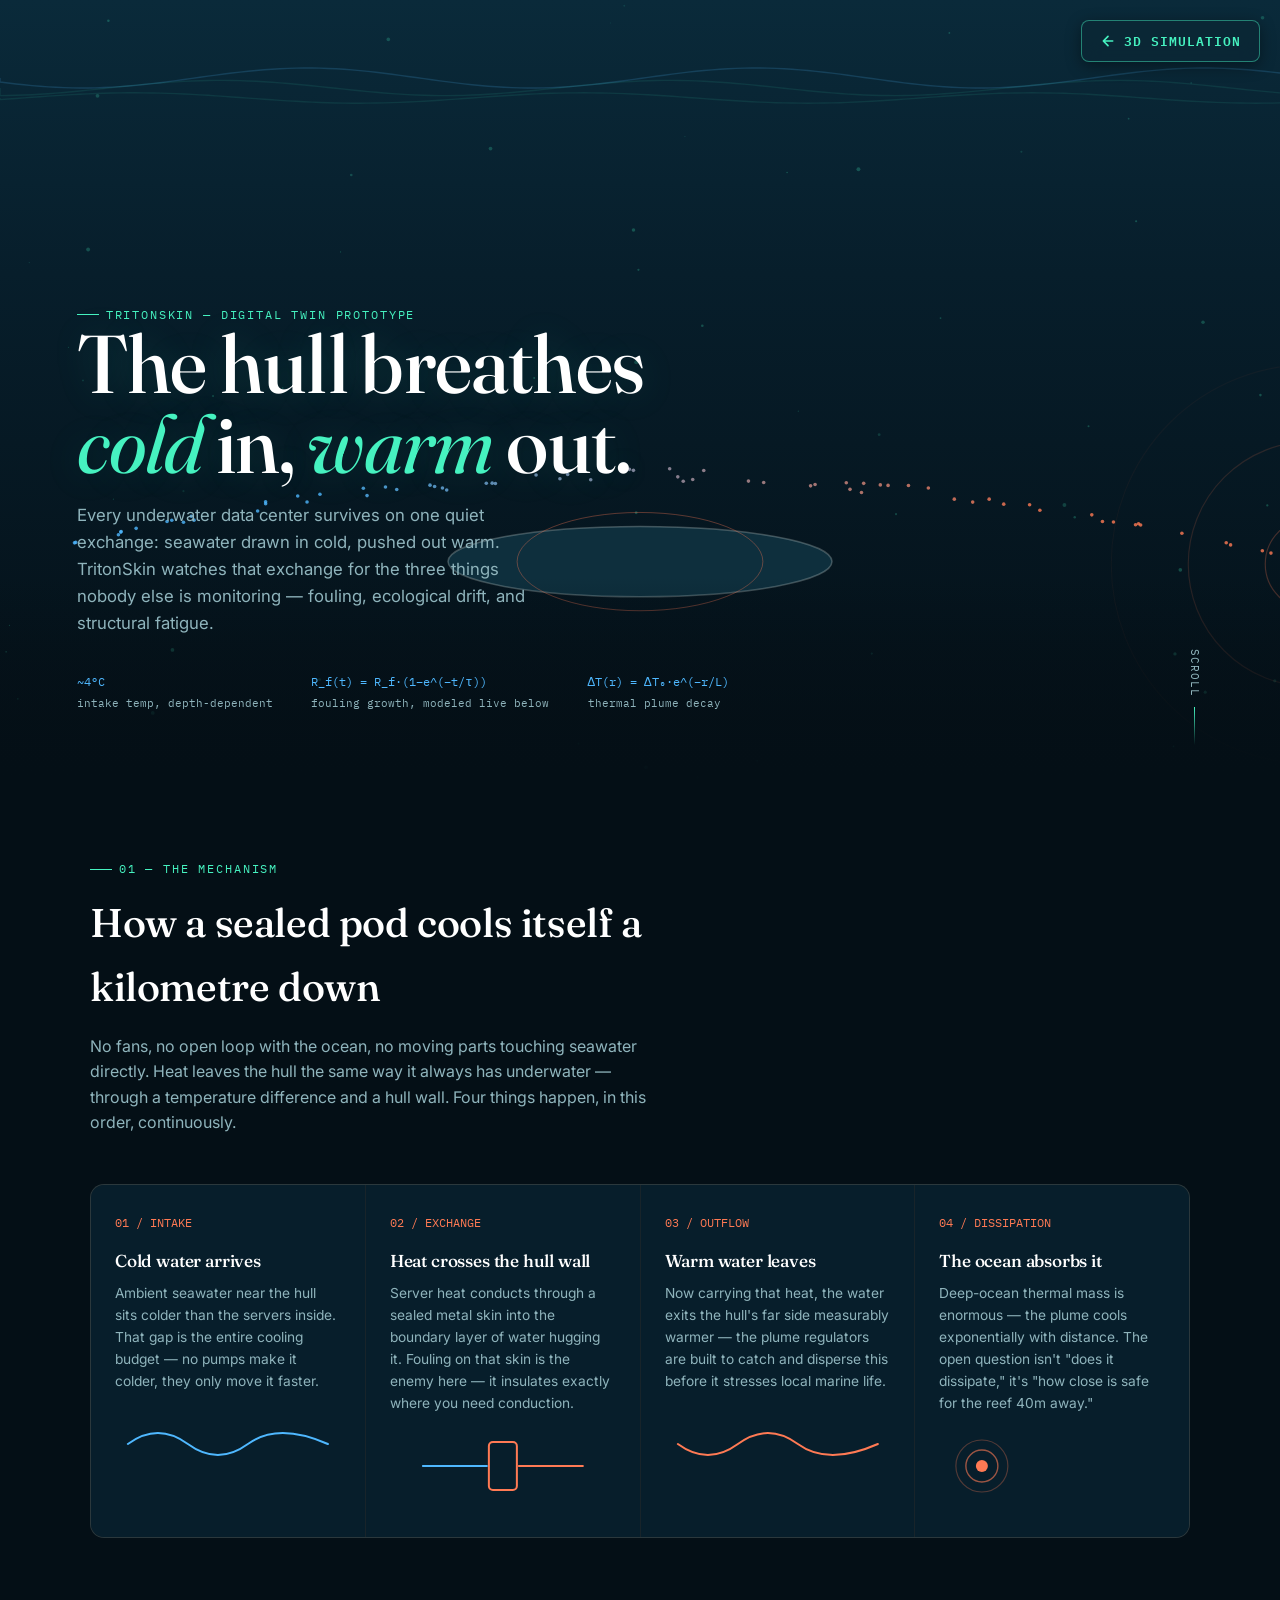
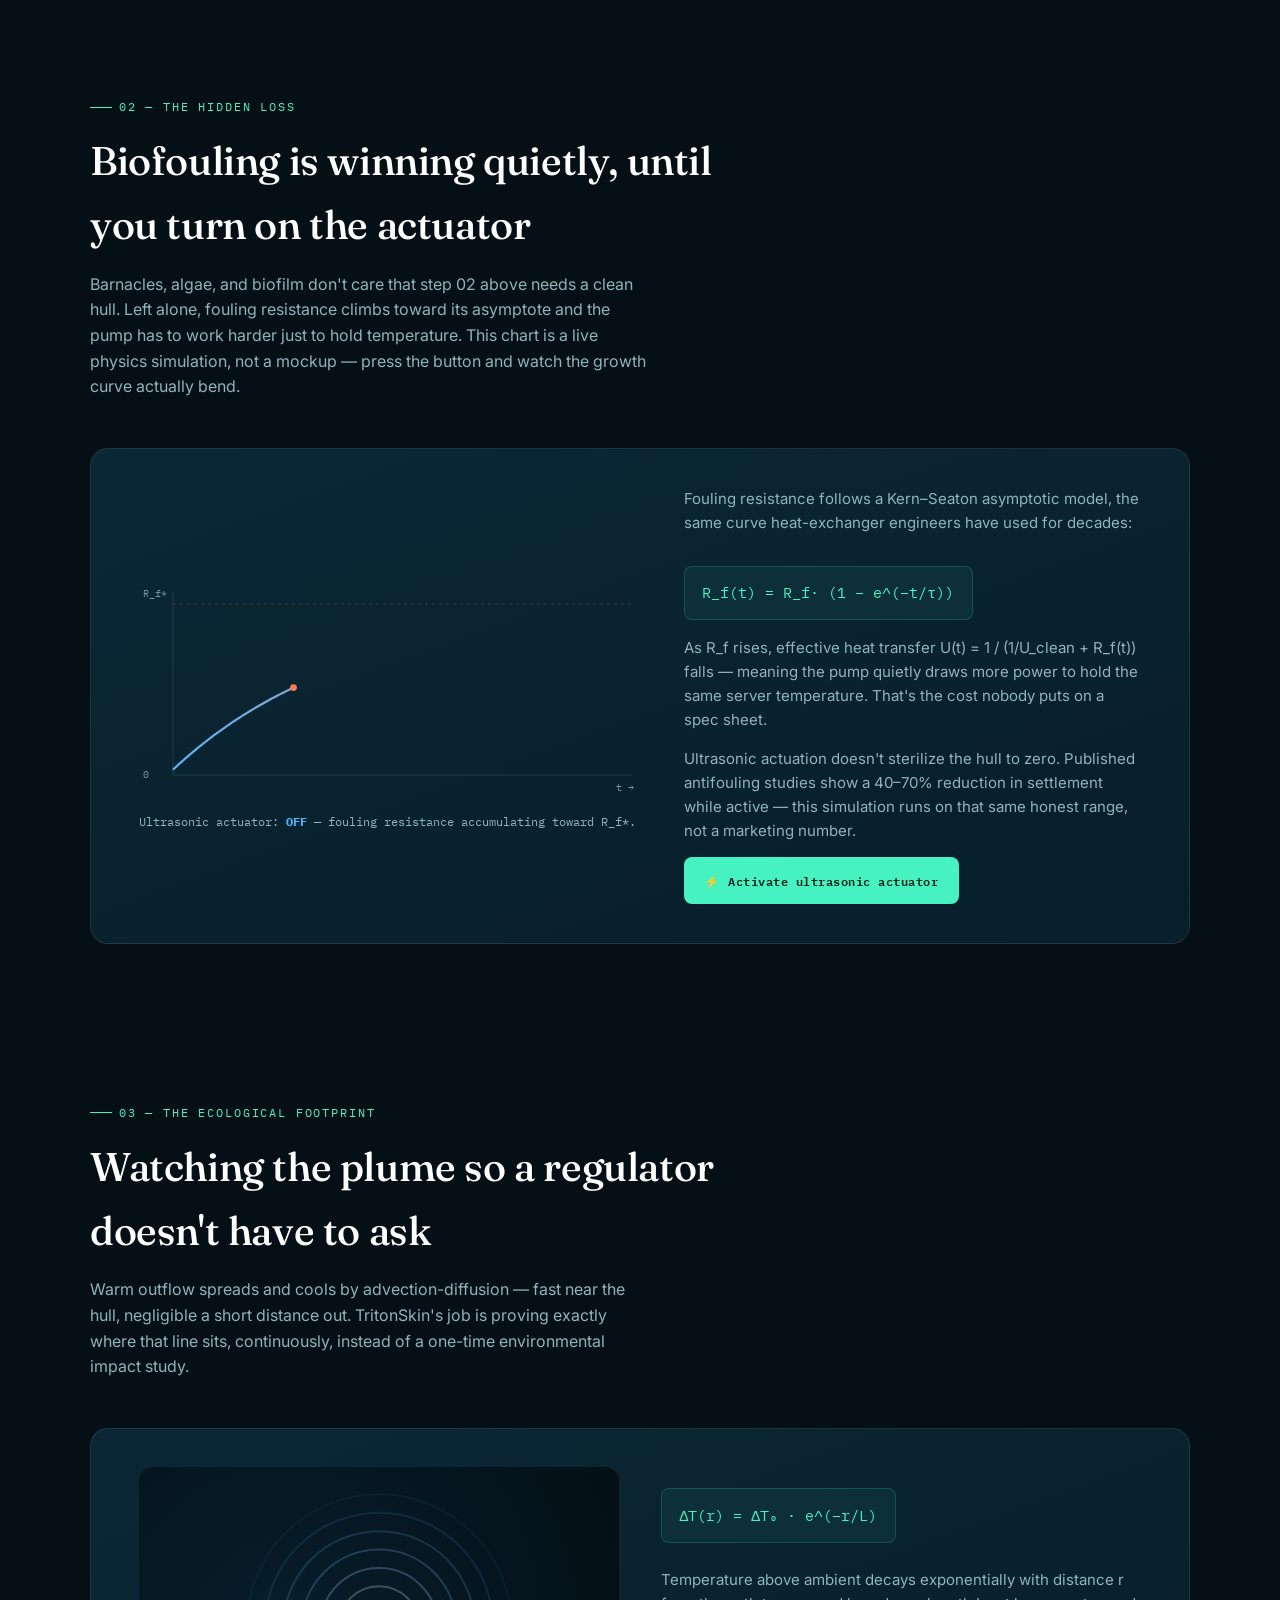
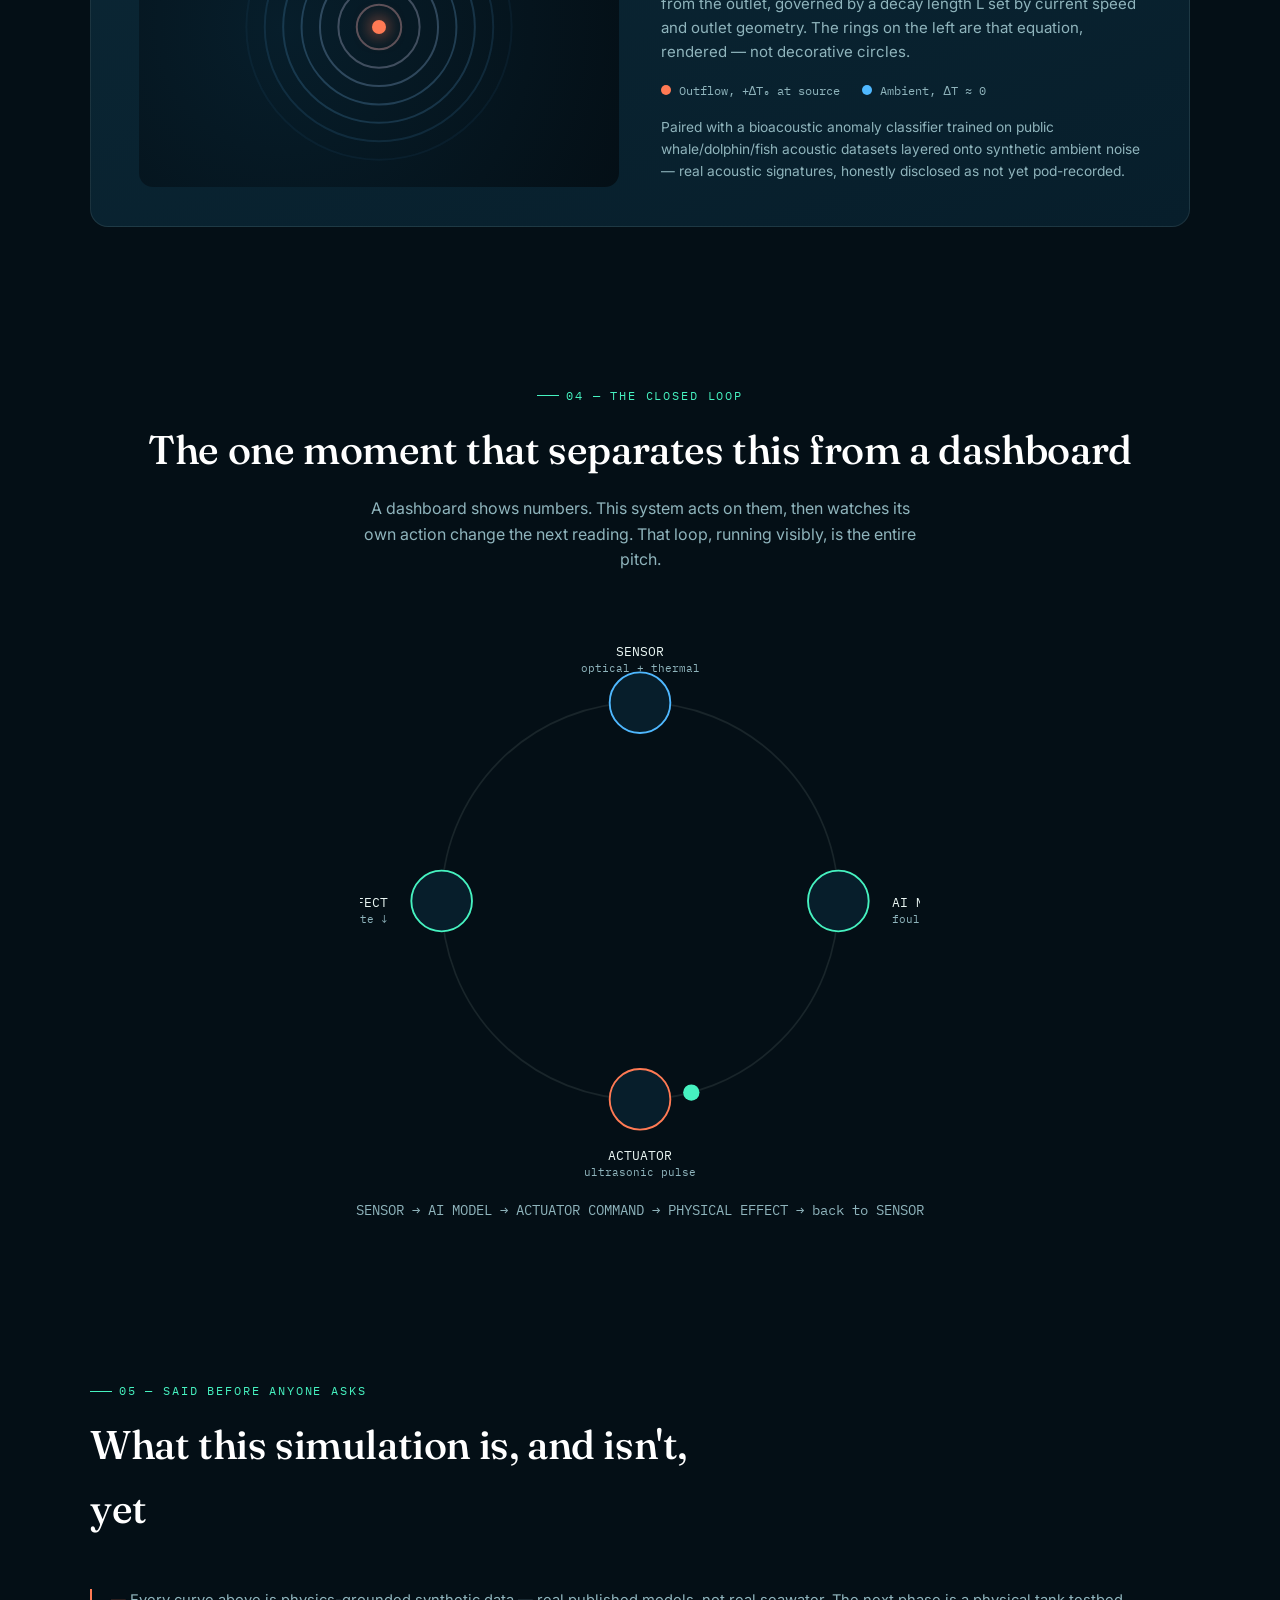
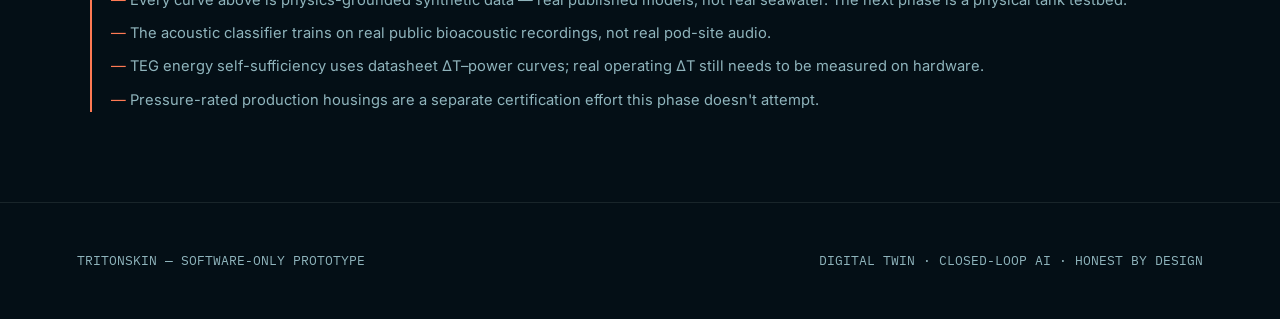
==== commit fc38be6b: "Fix UI bugs: layout wrapping, missing modes, camera target tracking, and remove outro" ====
--- a/tritonskin.html
+++ b/tritonskin.html
@@ -520,7 +520,6 @@
 
   function draw(){
     step();
-    resize();
     ctx.clearRect(0,0,W,H);
     const padL=34, padR=10, padT=14, padB=24;
     const plotW = W-padL-padR, plotH = H-padT-padB;
